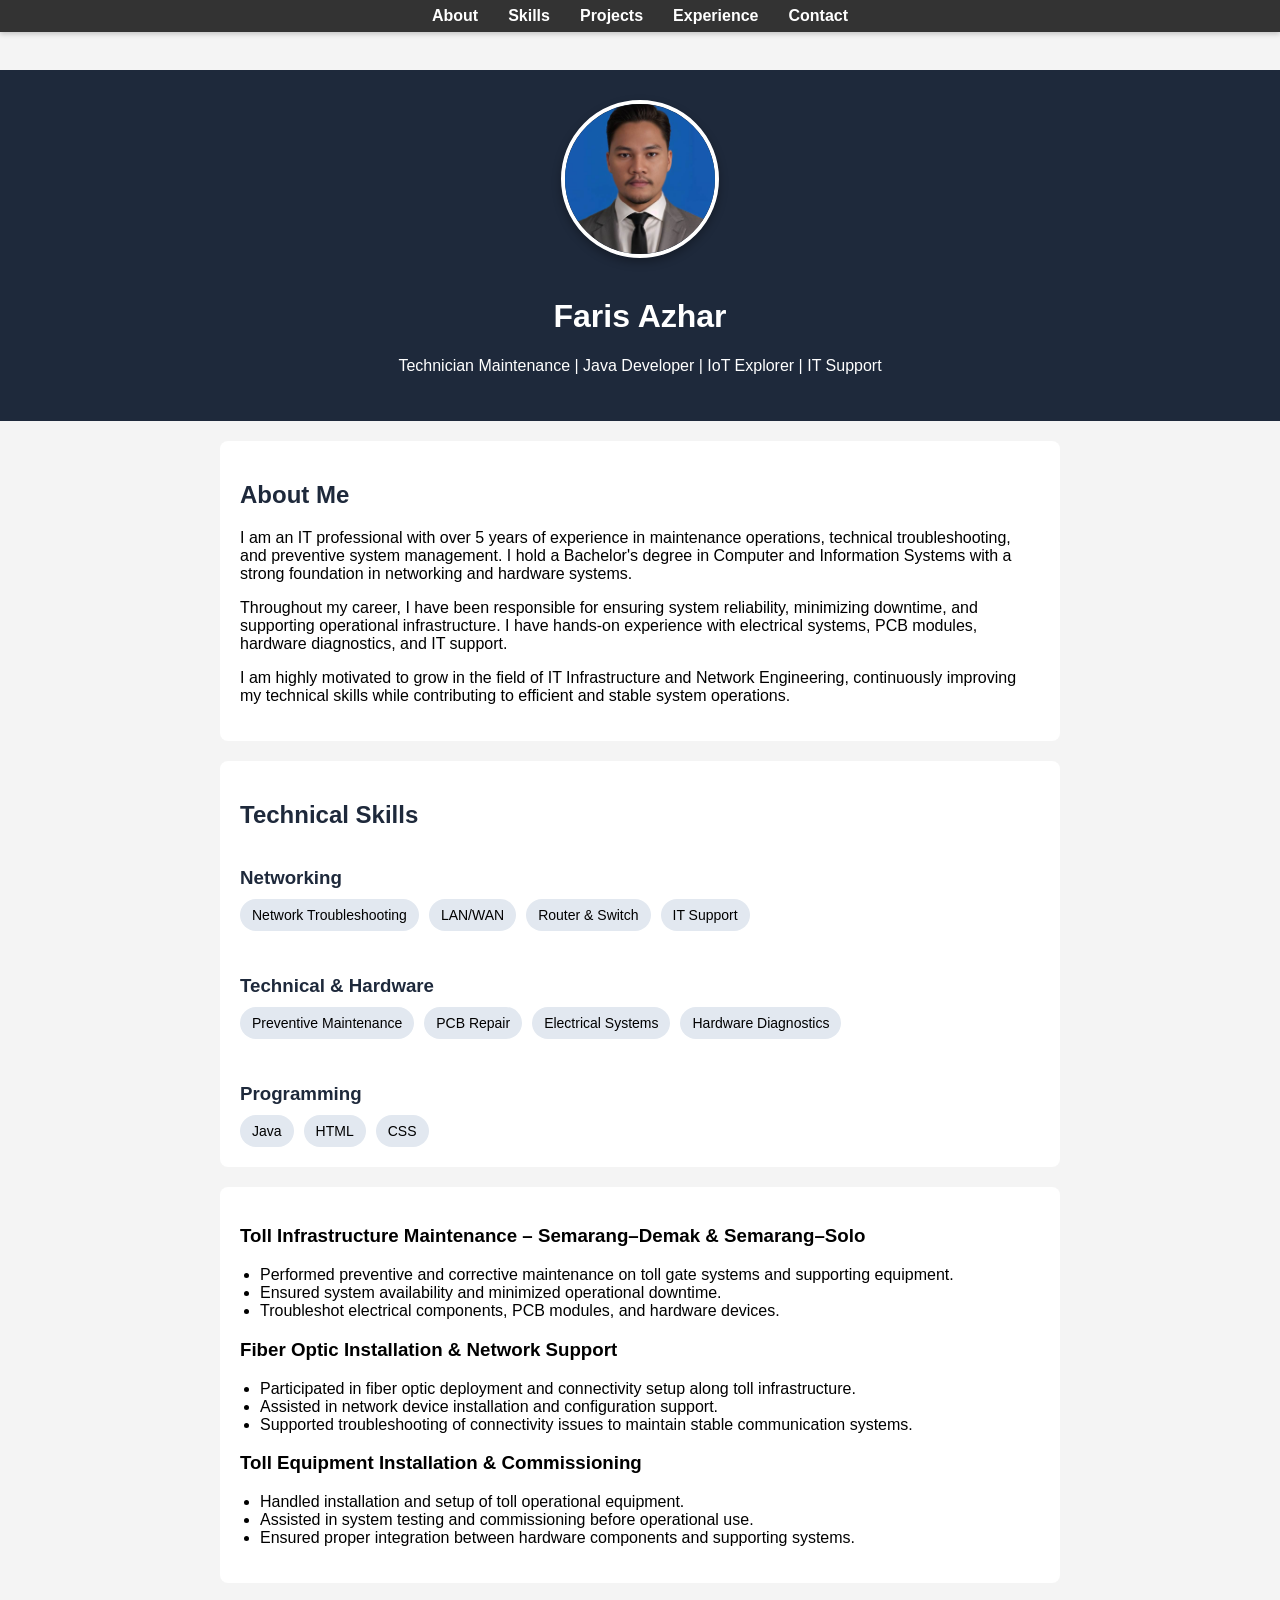
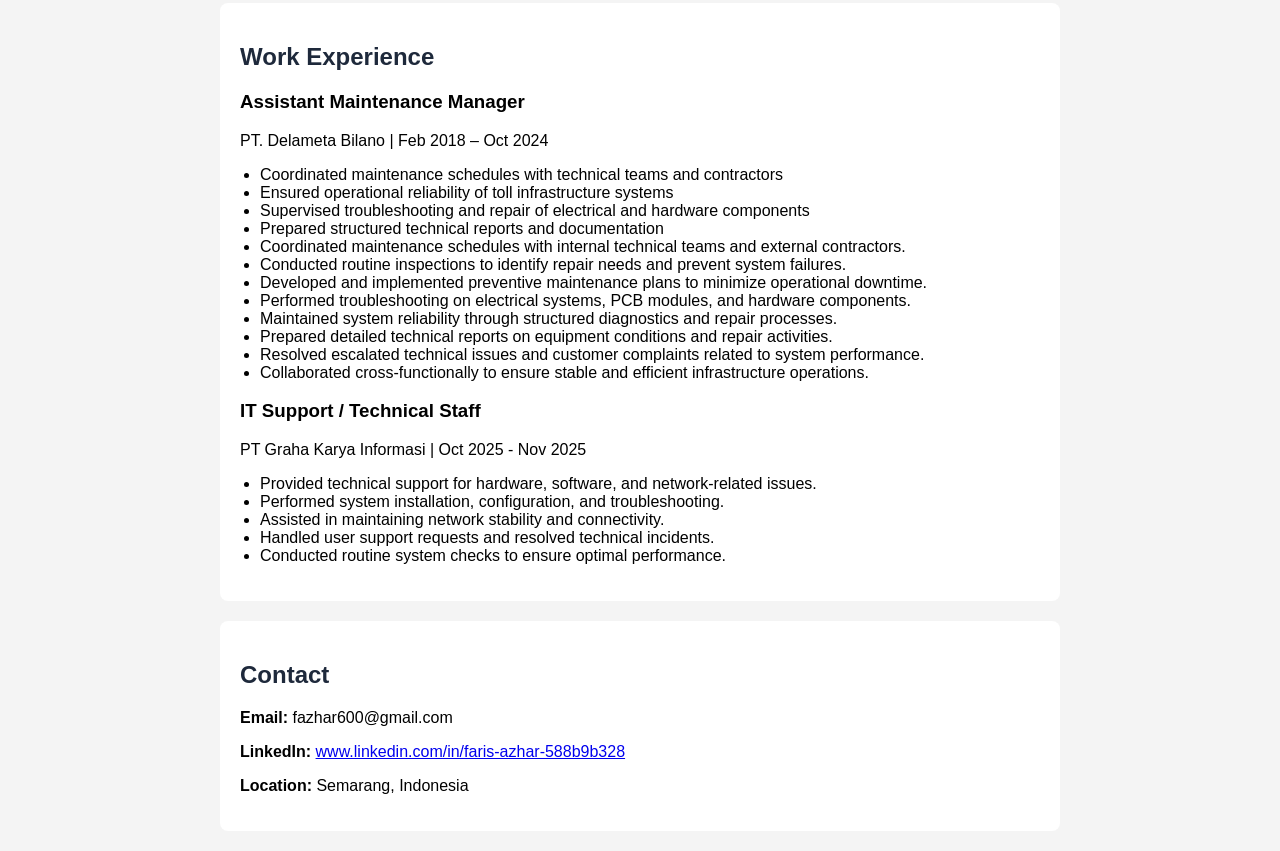
==== index.html @ 4d5a3564 "Update and rename Index.html to index.html" ====
<!DOCTYPE html>
<html>
<head>
    <link rel="stylesheet" href="style.css">
    <title>My Portfolio</title>
</head>
<body>
    <nav>
    <ul>
        <li><a href="#about">About</a></li>
        <li><a href="#skills">Skills</a></li>
        <li><a href="#projects">Projects</a></li>
        <li><a href="#experience">Experience</a></li>
        <li><a href="#contact">Contact</a></li>

    </ul>
</nav>
<header>
        <img src="profile.jpeg" alt="Profile Photo" class="profile-img">
    <h1>Faris Azhar</h1>
    <p>Technician Maintenance | Java Developer | IoT Explorer | IT Support</p>
</header>
    
<section id="about" class="fade-in">
        <h2>About Me</h2>
        <p>
        I am an IT professional with over 5 years of experience in maintenance operations, 
        technical troubleshooting, and preventive system management. I hold a Bachelor's 
        degree in Computer and Information Systems with a strong foundation in networking 
        and hardware systems.
    </p>
    <p>
        Throughout my career, I have been responsible for ensuring system reliability, 
        minimizing downtime, and supporting operational infrastructure. I have hands-on 
        experience with electrical systems, PCB modules, hardware diagnostics, and IT support.
    </p>
    <p>
        I am highly motivated to grow in the field of IT Infrastructure and Network Engineering, 
        continuously improving my technical skills while contributing to efficient and stable 
        system operations.
    </p>
    </section>

    <section id="skills" class="fade-in">
    <h2>Technical Skills</h2>

    <div class="skills-container">
        <div class="skill-category">
            <h3>Networking</h3>
            <div class="skill-tags">
                <span>Network Troubleshooting</span>
                <span>LAN/WAN</span>
                <span>Router & Switch</span>
                <span>IT Support</span>
            </div>
        </div>

        <div class="skill-category">
            <h3>Technical & Hardware</h3>
            <div class="skill-tags">
                <span>Preventive Maintenance</span>
                <span>PCB Repair</span>
                <span>Electrical Systems</span>
                <span>Hardware Diagnostics</span>
            </div>
        </div>

        <div class="skill-category">
            <h3>Programming</h3>
            <div class="skill-tags">
                <span>Java</span>
                <span>HTML</span>
                <span>CSS</span>
            </div>
        </div>
    </div>
    </section>

    <section id="projects" class="fade-in">
 <div class="project-card">
        <h3>Toll Infrastructure Maintenance – Semarang–Demak & Semarang–Solo</h3>
        <ul>
            <li>Performed preventive and corrective maintenance on toll gate systems and supporting equipment.</li>
            <li>Ensured system availability and minimized operational downtime.</li>
            <li>Troubleshot electrical components, PCB modules, and hardware devices.</li>
        </ul>
    </div>

    <div class="project-card">
        <h3>Fiber Optic Installation & Network Support</h3>
        <ul>
            <li>Participated in fiber optic deployment and connectivity setup along toll infrastructure.</li>
            <li>Assisted in network device installation and configuration support.</li>
            <li>Supported troubleshooting of connectivity issues to maintain stable communication systems.</li>
        </ul>
    </div>

    <div class="project-card">
        <h3>Toll Equipment Installation & Commissioning</h3>
        <ul>
            <li>Handled installation and setup of toll operational equipment.</li>
            <li>Assisted in system testing and commissioning before operational use.</li>
            <li>Ensured proper integration between hardware components and supporting systems.</li>
        </ul>
    </div>
    </section>
    <section id="experience" class="fade-in">
    <h2>Work Experience</h2>

    <h3>Assistant Maintenance Manager</h3>
    <p>PT. Delameta Bilano | Feb 2018 – Oct 2024</p>
    <ul>
        <li>Coordinated maintenance schedules with technical teams and contractors</li>
        <li>Ensured operational reliability of toll infrastructure systems</li>
        <li>Supervised troubleshooting and repair of electrical and hardware components</li>
        <li>Prepared structured technical reports and documentation</li>
        <li>Coordinated maintenance schedules with internal technical teams and external contractors.</li>
        <li>Conducted routine inspections to identify repair needs and prevent system failures.</li>
        <li>Developed and implemented preventive maintenance plans to minimize operational downtime.</li>
        <li>Performed troubleshooting on electrical systems, PCB modules, and hardware components.</li>
        <li>Maintained system reliability through structured diagnostics and repair processes.</li>
        <li>Prepared detailed technical reports on equipment conditions and repair activities.</li>
        <li>Resolved escalated technical issues and customer complaints related to system performance.</li>
        <li>Collaborated cross-functionally to ensure stable and efficient infrastructure operations.</li>
    </ul>
    <h3>IT Support / Technical Staff</h3>
    <p>PT Graha Karya Informasi | Oct 2025 - Nov 2025</p>
    <ul>
        <li>Provided technical support for hardware, software, and network-related issues.</li>
        <li>Performed system installation, configuration, and troubleshooting.</li>
        <li>Assisted in maintaining network stability and connectivity.</li>
        <li>Handled user support requests and resolved technical incidents.</li>
        <li>Conducted routine system checks to ensure optimal performance.</li>
    </ul>
</section>
    <section id="contact" class="fade-in">
        <h2>Contact</h2>
        <p><Strong>Email:</Strong> fazhar600@gmail.com</p>
        <p><strong>LinkedIn:</strong> 
        <a href="https://linkedin.com/in/username" target="_blank">
            www.linkedin.com/in/faris-azhar-588b9b328
        </a>
        <p><strong>Location:</strong> Semarang, Indonesia</p>
    </section>


</body>
</html>
---- style.css ----
body {
    font-family: Arial, sans-serif;
    margin: 0;
    padding: 0;
    background-color: #f4f4f4;
    padding-top: 70px;
}
.profile-img {
    width: 150px;
    height: 150px;
    border-radius: 50%;
    object-fit: cover;
    margin-bottom: 15px;
    object-position: center 20%;
    border: 4px solid white;
    box-shadow: 0 4px 10px rgba(0,0,0,0.3);
}
.skills-container {
    display: grid;
    gap: 25px;
}

.skill-category h3 {
    margin-bottom: 10px;
    color: #1e293b;
}

.skill-tags {
    display: flex;
    flex-wrap: wrap;
    gap: 10px;
}

.skill-tags span {
    background-color: #e2e8f0;
    padding: 8px 12px;
    border-radius: 20px;
    font-size: 14px;
    font-weight: 500;
}
.skill-tags span:hover {
    background-color: #38bdf8;
    color: white;
    transition: 0.3s;
}
nav {    
    position: fixed;
    top: 0;
    width: 100%;
    background-color: #333;
    padding: 7px 0;
    box-shadow: 0 2px 5px rgba(0,0,0,0.2);

}
nav ul {
    list-style: none;
    display: flex;
    justify-content: center;
    gap: 30px;
    margin: 0;
    padding: 0;
}
nav ul li a {
    color: white;
    text-decoration: none;
    font-weight: bold;
    transition: 0.3s;
}

nav ul li a:hover {
    color: #38bdf8;
}

header {
    background-color: #1e293b;
    color: white;
    text-align: center;
    padding: 30px 20px;
}

section {
    background-color: white;
    margin: 20px;
    padding: 20px;
    border-radius: 8px;
    max-width: 800px;
    margin: 20px auto;
}

h2 {
    color: #1e293b;
}

ul {
    padding-left: 20px;
}
html {
    scroll-behavior: smooth;
}

@media (max-width: 768px) {
    nav ul {
        flex-direction: column;
        gap: 10px;
    }

    header h1 {
        font-size: 24px;
    }

    header p {
        font-size: 14px;
    }

    section {
        margin: 15px;
        padding: 15px;
    }
    .profile-img {
        width: 120px;
        height: 120px;
    }
}
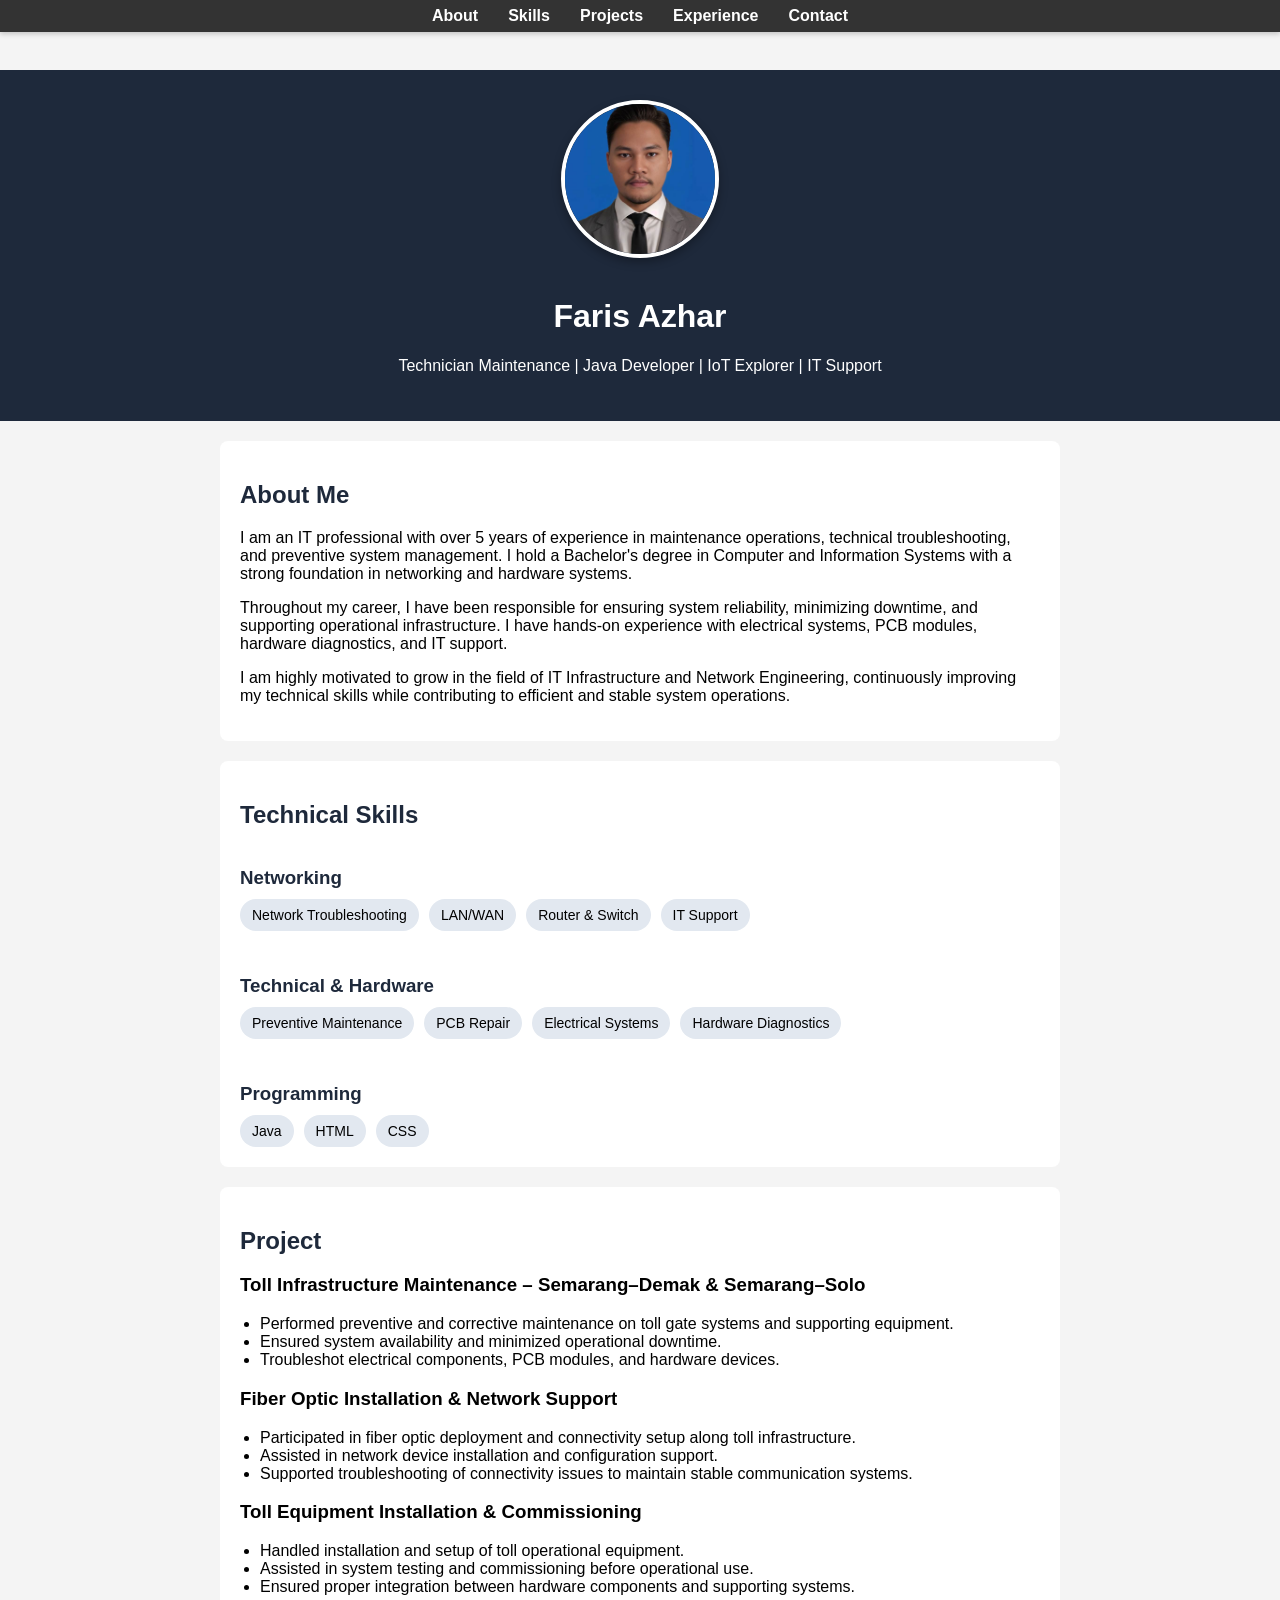
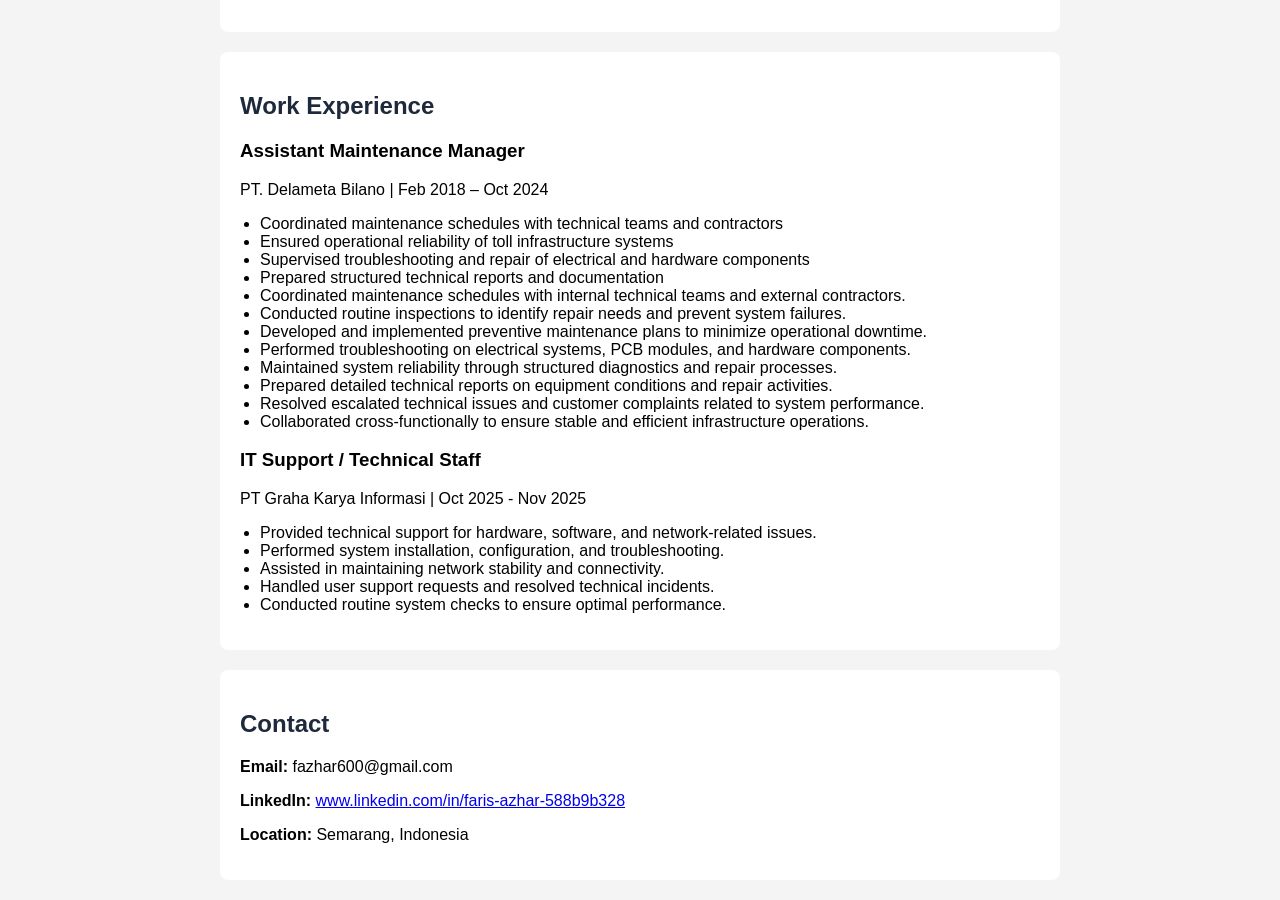
==== commit 8b67a309: "Update index.html" ====
--- a/index.html
+++ b/index.html
@@ -77,6 +77,7 @@
     </section>
 
     <section id="projects" class="fade-in">
+        <h2>Project</h2>
  <div class="project-card">
         <h3>Toll Infrastructure Maintenance – Semarang–Demak & Semarang–Solo</h3>
         <ul>
@@ -146,3 +147,4 @@
 
 </body>
 </html>
+
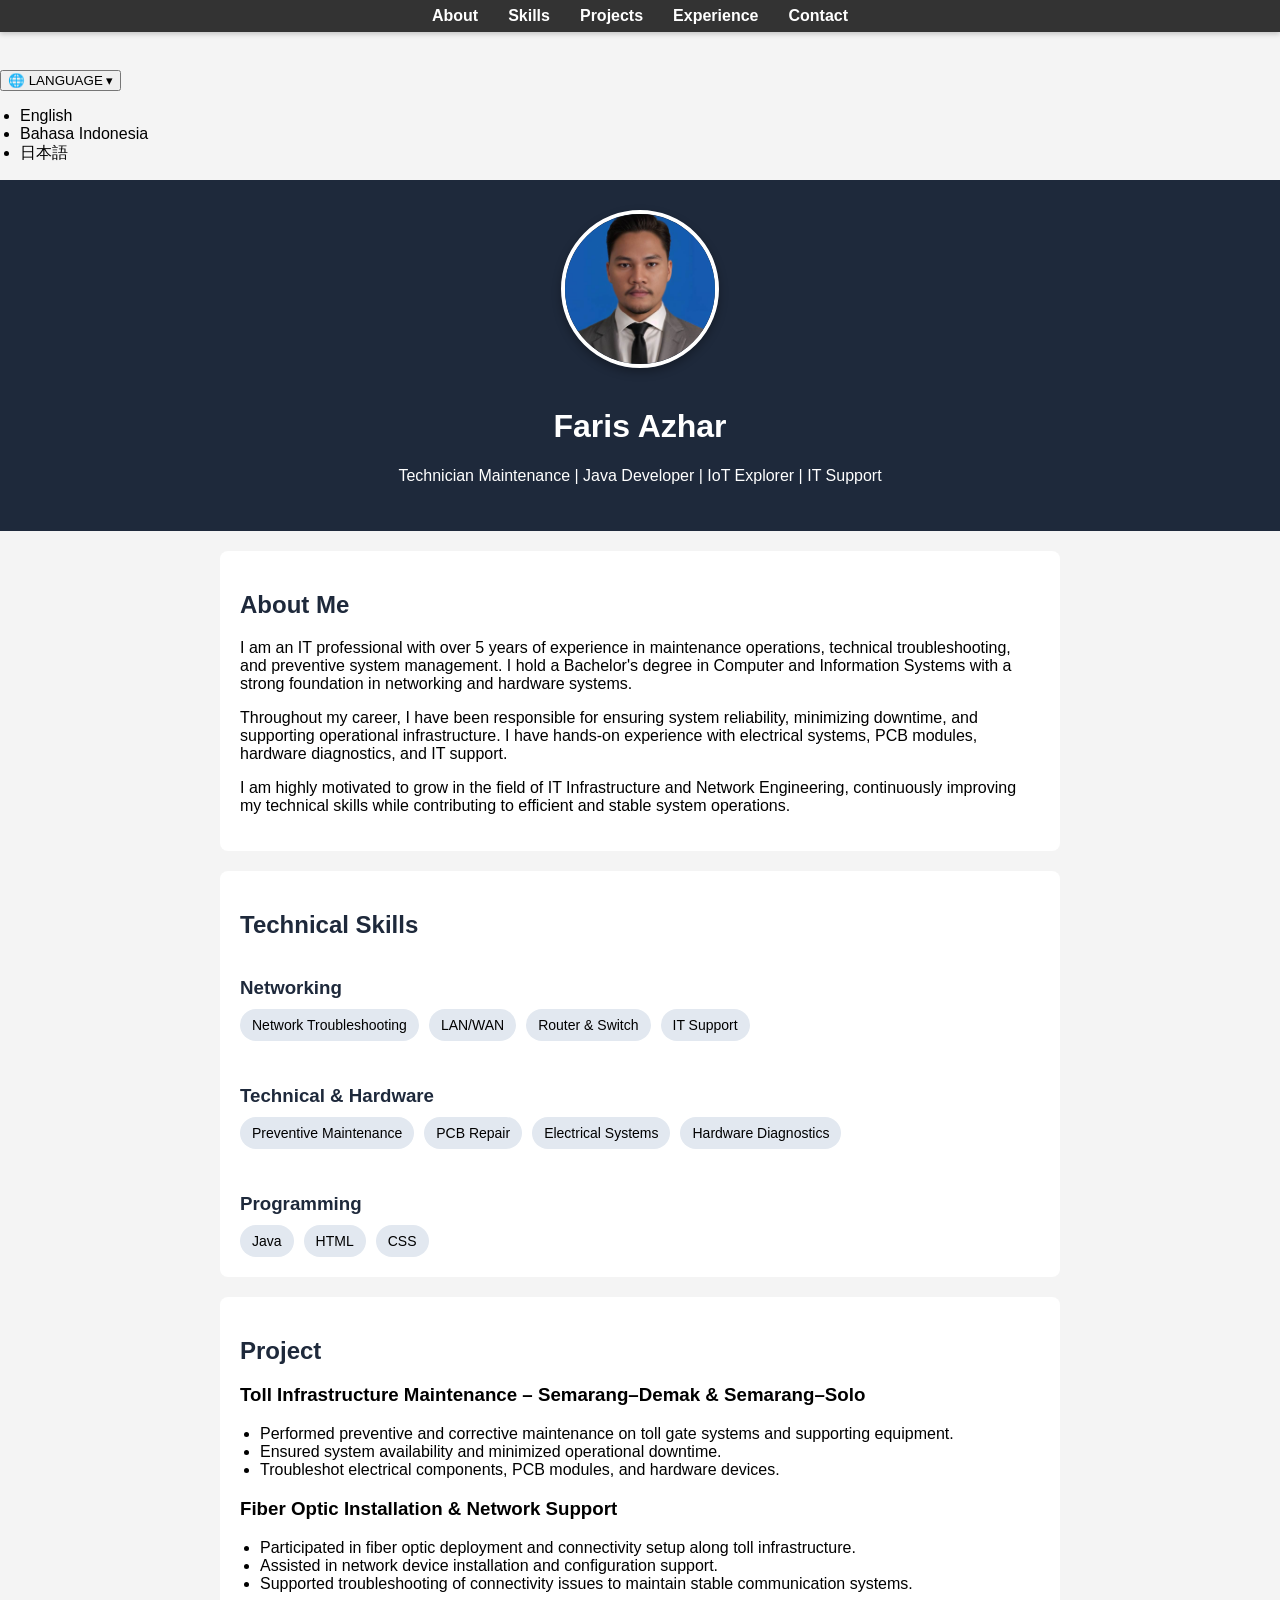
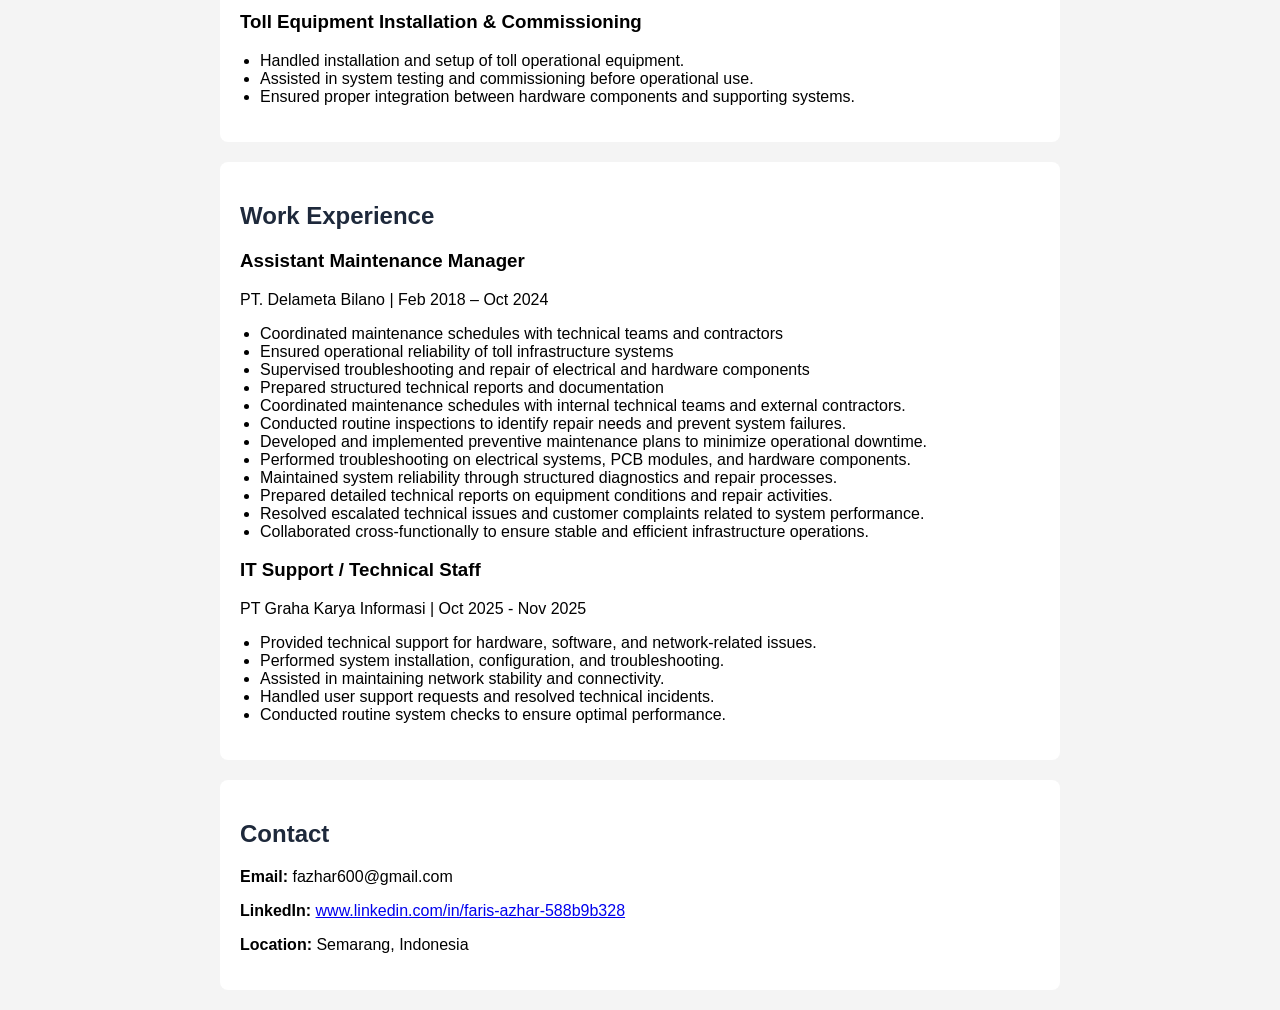
==== commit 04cbf017: "Update index.html" ====
--- a/index.html
+++ b/index.html
@@ -2,7 +2,7 @@
 <html>
 <head>
     <link rel="stylesheet" href="style.css">
-    <title>My Portfolio</title>
+    <title>Faris Azhar</title>
 </head>
 <body>
     <nav>
@@ -15,6 +15,18 @@
 
     </ul>
 </nav>
+    <div class="lang-dropdown">
+    <button class="lang-btn" onclick="toggleLang()">
+        🌐 LANGUAGE ▾
+    </button>
+
+    <ul id="langMenu" class="lang-menu">
+        <li onclick="changeLanguage('index.html')">English</li>
+        <li onclick="changeLanguage('id.html')">Bahasa Indonesia</li>
+        <li onclick="changeLanguage('jp.html')">日本語</li>
+    </ul>
+</div>
+
 <header>
         <img src="profile.jpeg" alt="Profile Photo" class="profile-img">
     <h1>Faris Azhar</h1>
@@ -146,5 +158,21 @@
 
 
 </body>
+<script>
+function toggleLang(){
+    const menu = document.getElementById("langMenu");
+    menu.style.display = menu.style.display === "block" ? "none" : "block";
+}
+
+function changeLanguage(page){
+    window.location.href = page;
+}
+
+// klik luar = nutup dropdown
+window.onclick = function(e){
+    if(!e.target.matches('.lang-btn')){
+        document.getElementById("langMenu").style.display = "none";
+    }
+}
+</script>
 </html>
-
